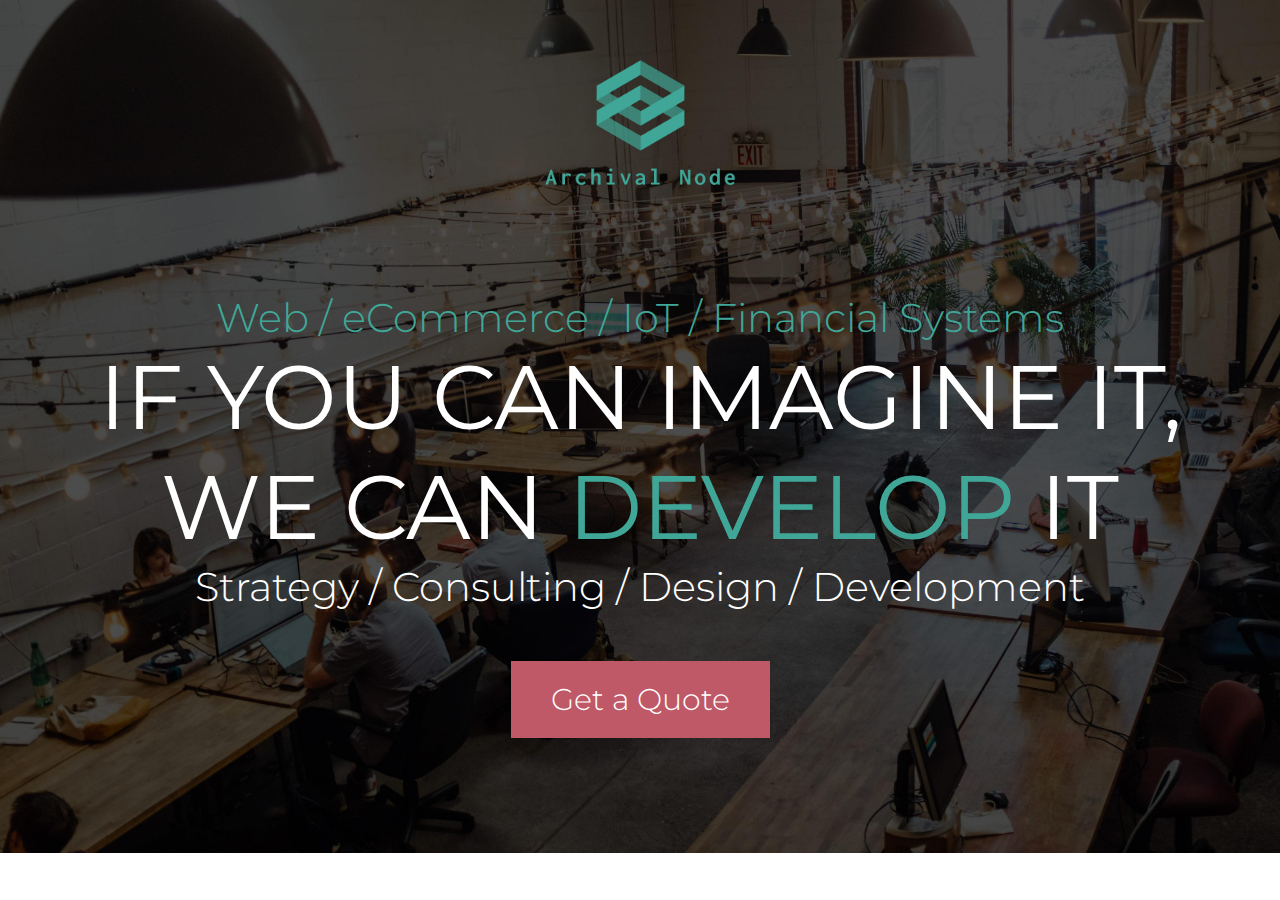
==== index.html @ bc081072 "first commit" ====
<!DOCTYPE html>
<html>

<head>
  <meta charset="utf-8" />
  <meta http-equiv="X-UA-Compatible" content="IE=edge">
  <title>Archival Node</title>
  <meta name="viewport" content="width=device-width, initial-scale=1">
  <link href="https://fonts.googleapis.com/css?family=Montserrat:300,400" rel="stylesheet">
  <link rel="stylesheet" type="text/css" media="screen" href="main.css" />
</head>

<body>
  <img src="images/logo_transparent.png" class="logo-image" alt="">
  <div class="main">
    <div class="sub-text color">Web / eCommerce / IoT / Financial Systems</div>
    <div class="main-text">If you can imagine it,</div>
    <div class="main-text">we can <span class="color">develop</span> it</div>
    <div class="sub-text">Strategy / Consulting / Design / Development</div>
  </div>
  <a href="" class="button">Get a Quote</a>
</body>

</html>
---- main.css ----
body {
  background: url('images/background.jpg') no-repeat;
  background-size: cover;
  text-align: center;
  font-family: 'Montserrat', sans-serif;
  font-weight: 300;
  font-size: 30px;
}

.logo-image {
  width: 227px;
  height: 227px;
}

.main {
  color: #ffffff;
  margin: 50px;
}

.sub-text {
  font-size: 40px;
}

.color {
  color: #40a798;
}

.main-text {
  font-weight: 400;
  font-size: 90px;
  text-transform: uppercase;
}

.button {
  display: inline-block;
  text-decoration: none;
  color: #ffffff;
  background: #bf5867;
  padding: 20px 40px;
}

input,
textarea {
  display: block;
  width: 500px;
  font-size: 20px;
  margin: 20px auto;
  border: none;
  padding: 15px 20px;
  color: #787878;
  outline: none;
}

textarea {
  font-size: 20px;
}
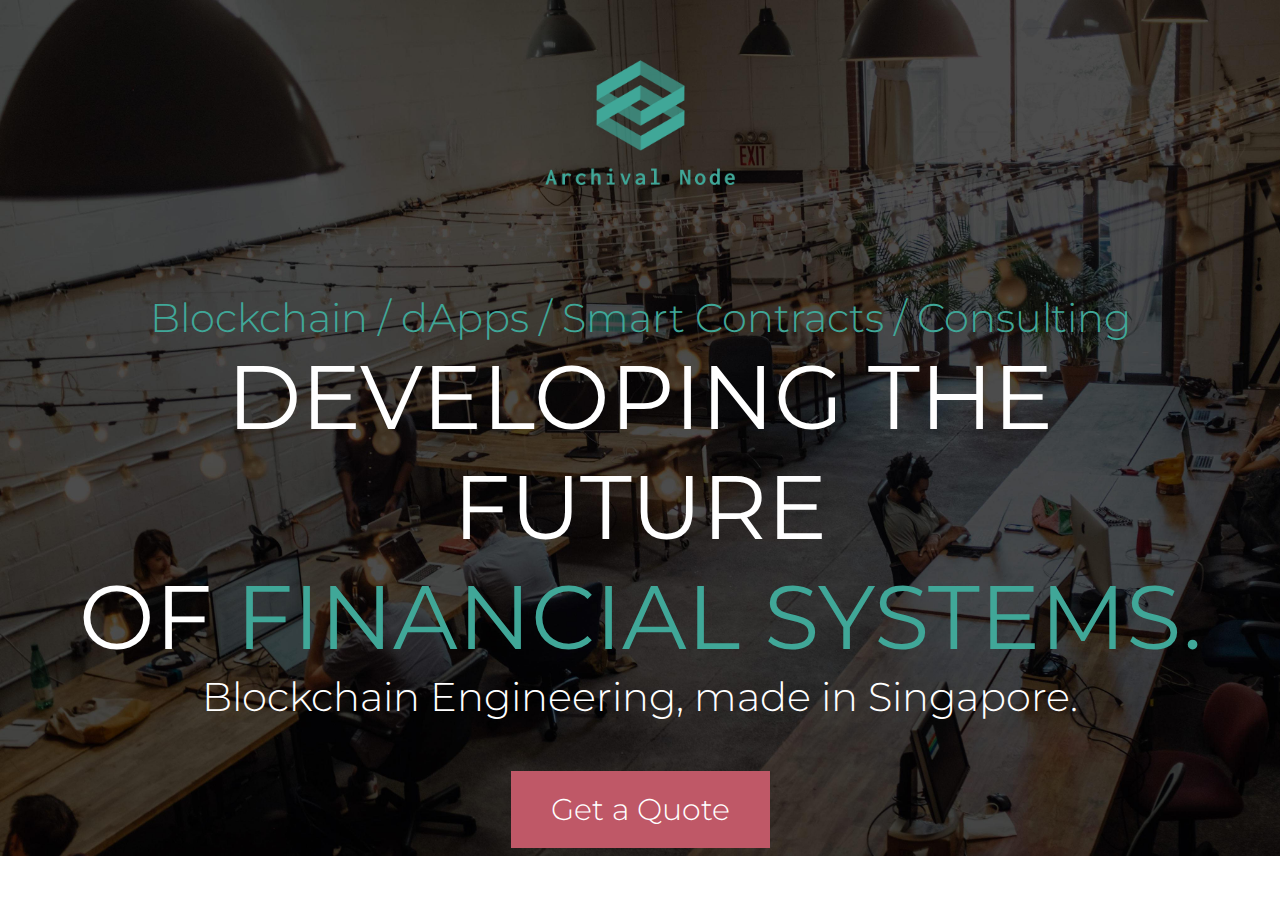
==== commit 38f473fe: "focus on blockchain" ====
--- a/index.html
+++ b/index.html
@@ -6,6 +6,10 @@
   <meta http-equiv="X-UA-Compatible" content="IE=edge">
   <title>Archival Node</title>
   <meta name="viewport" content="width=device-width, initial-scale=1">
+  <link rel="apple-touch-icon" sizes="180x180" href="/apple-touch-icon.png">
+  <link rel="icon" type="image/png" sizes="32x32" href="/favicon-32x32.png">
+  <link rel="icon" type="image/png" sizes="16x16" href="/favicon-16x16.png">
+  <meta name="theme-color" content="#ffffff">
   <link href="https://fonts.googleapis.com/css?family=Montserrat:300,400" rel="stylesheet">
   <link rel="stylesheet" type="text/css" media="screen" href="main.css" />
 </head>
@@ -13,12 +17,12 @@
 <body>
   <img src="images/logo_transparent.png" class="logo-image" alt="">
   <div class="main">
-    <div class="sub-text color">Web / eCommerce / IoT / Financial Systems</div>
-    <div class="main-text">If you can imagine it,</div>
-    <div class="main-text">we can <span class="color">develop</span> it</div>
-    <div class="sub-text">Strategy / Consulting / Design / Development</div>
+    <div class="sub-text color">Blockchain / dApps / Smart Contracts / Consulting</div>
+    <div class="main-text">Developing the future</div>
+    <div class="main-text">of <span class="color">financial systems.</span></div>
+    <div class="sub-text">Blockchain Engineering, made in Singapore.</div>
   </div>
-  <a href="" class="button">Get a Quote</a>
+  <a href="contact.html" class="button">Get a Quote</a>
 </body>
 
-</html>+</html>
--- a/main.css
+++ b/main.css
@@ -37,6 +37,8 @@
   color: #ffffff;
   background: #bf5867;
   padding: 20px 40px;
+  font-size: 30px;
+  border: none;
 }
 
 input,
@@ -54,3 +56,18 @@
 textarea {
   font-size: 20px;
 }
+
+.back {
+  color: #fff;
+  background: rgba(0, 0, 0, 0);
+  position: absolute;
+  left: 0;
+  top: 0;
+  text-decoration: none;
+  transition: 0.2s ease;
+  padding: 15px;
+}
+
+.back:hover {
+  background: rgba(0, 0, 0, 0.3);
+}
